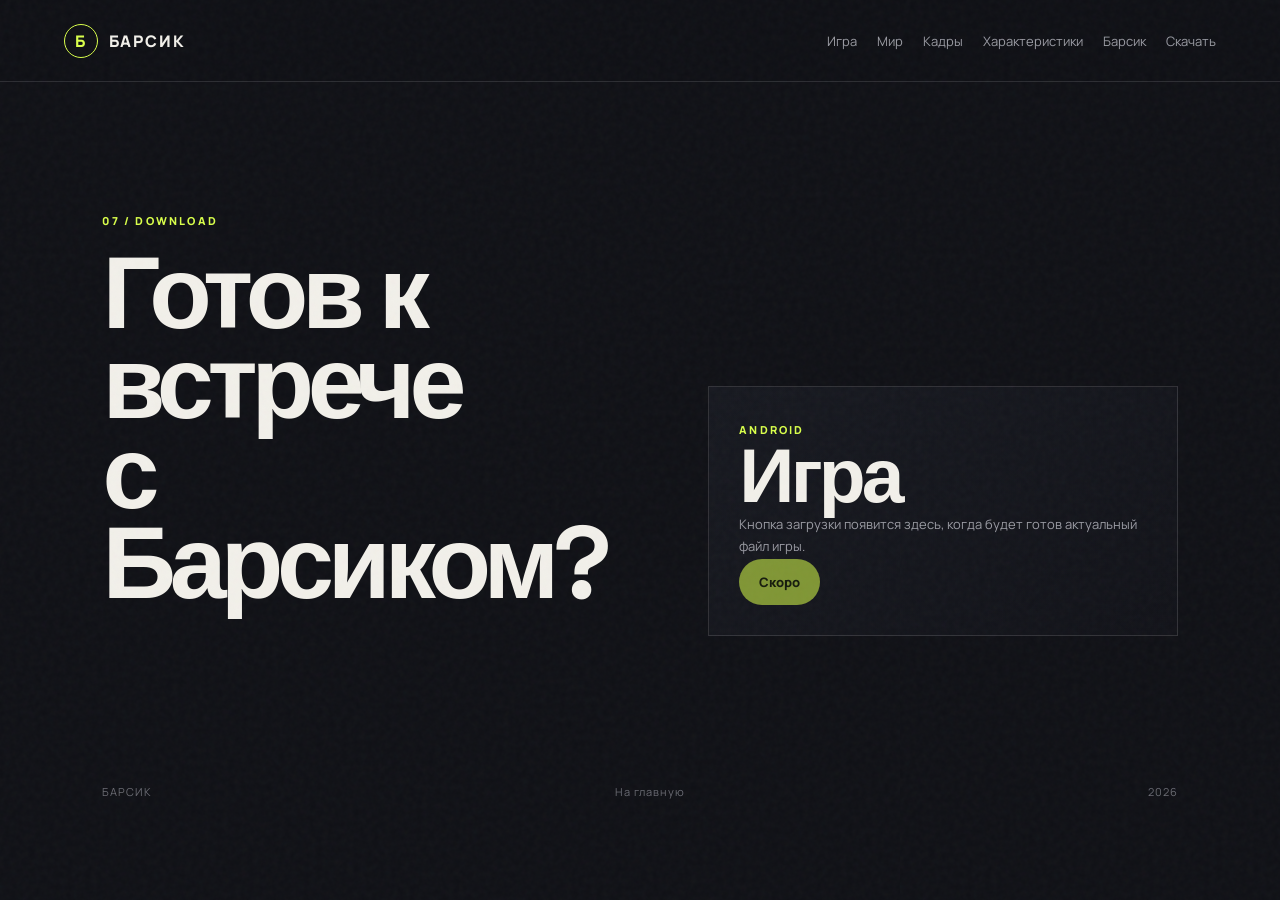
==== download.html @ 805568ef "Split site into download page" ====
<!doctype html>
<html lang="ru"><head><meta charset="UTF-8"><meta name="viewport" content="width=device-width, initial-scale=1.0"><meta name="theme-color" content="#101116"><title>Барсик — Скачать</title><link rel="stylesheet" href="styles.css"></head>
<body><div class="noise" aria-hidden="true"></div>
<header class="topbar"><a class="brand" href="index.html"><span class="brand-mark">Б</span><span>БАРСИК</span></a><nav><a href="game.html">Игра</a><a href="world.html">Мир</a><a href="gallery.html">Кадры</a><a href="specs.html">Характеристики</a><a href="barsik.html">Барсик</a><a href="download.html">Скачать</a></nav></header>
<main><section class="download reveal"><div><p class="section-number">07 / DOWNLOAD</p><h1>Готов к встрече<br>с Барсиком?</h1></div><div class="download-box"><div><span class="download-label">ANDROID</span><h2>Игра</h2><p>Кнопка загрузки появится здесь, когда будет готов актуальный файл игры.</p></div><a class="button button-primary disabled" href="#" aria-disabled="true">Скоро</a></div></section></main>
<footer><span>БАРСИК</span><a href="index.html">На главную</a><span>2026</span></footer><script src="script.js"></script></body></html>
---- styles.css ----
@import url('https://fonts.googleapis.com/css2?family=Manrope:wght@400;500;600;700;800&family=Space+Grotesk:wght@500;600;700&display=swap');

:root {
  --bg: #101116;
  --panel: #171920;
  --panel-2: #1c1f28;
  --text: #f2f0ea;
  --muted: #9a9ba3;
  --line: rgba(242,240,234,.13);
  --accent: #d9ff4a;
  --accent-dark: #172000;
}

* { box-sizing: border-box; }
html { scroll-behavior: smooth; }
body {
  margin: 0;
  background: var(--bg);
  color: var(--text);
  font-family: Manrope, sans-serif;
  overflow-x: hidden;
}
a { color: inherit; text-decoration: none; }
.noise {
  position: fixed; inset: 0; pointer-events: none; opacity: .035; z-index: 20;
  background-image: url("data:image/svg+xml,%3Csvg viewBox='0 0 180 180' xmlns='http://www.w3.org/2000/svg'%3E%3Cfilter id='n'%3E%3CfeTurbulence type='fractalNoise' baseFrequency='.8' numOctaves='3' stitchTiles='stitch'/%3E%3C/filter%3E%3Crect width='100%25' height='100%25' filter='url(%23n)'/%3E%3C/svg%3E");
}
.topbar {
  height: 82px; padding: 0 5vw; display: flex; align-items: center; justify-content: space-between;
  border-bottom: 1px solid var(--line); position: relative; z-index: 5;
  background: rgba(16,17,22,.78); backdrop-filter: blur(14px);
}
.brand { display: flex; gap: 11px; align-items: center; font-weight: 800; letter-spacing: .12em; }
.brand-mark { display: grid; place-items: center; width: 34px; height: 34px; border: 1px solid var(--accent); color: var(--accent); border-radius: 50%; }
nav { display: flex; gap: 20px; color: var(--muted); font-size: 13px; }
nav a { transition: color .2s; }
nav a:hover { color: var(--text); }

.hero {
  min-height: 690px; padding: 8vw; display: grid; grid-template-columns: 1.05fr .95fr; gap: 6vw; align-items: center;
  background: radial-gradient(circle at 72% 46%, rgba(217,255,74,.12), transparent 28%);
}
.eyebrow, .section-number { color: var(--accent); font-size: 11px; font-weight: 800; letter-spacing: .2em; }
h1, h2, h3 { font-family: "Space Grotesk", sans-serif; margin: 0; }
h1 { font-size: clamp(54px, 8vw, 110px); line-height: .88; letter-spacing: -.06em; margin: 20px 0 28px; }
h1 span { color: var(--accent); }
.lead { max-width: 570px; color: var(--muted); line-height: 1.8; font-size: 16px; }
.actions { display: flex; gap: 12px; margin-top: 34px; flex-wrap: wrap; }
.button { display: inline-block; padding: 14px 20px; border-radius: 999px; font-size: 13px; font-weight: 800; transition: transform .2s, opacity .2s; }
.button:hover { transform: translateY(-2px); }
.button-primary { background: var(--accent); color: var(--accent-dark); }
.button-ghost { border: 1px solid var(--line); }
.button.disabled { cursor: default; opacity: .55; }
.button.disabled:hover { transform: none; }

.hero-card {
  min-height: 480px; border: 1px solid var(--line); background: linear-gradient(145deg,#20232d,#121319);
  display: flex; align-items: center; justify-content: center; position: relative; overflow: hidden;
}
.cat-glow { width: 290px; height: 290px; border-radius: 50%; background: var(--accent); filter: blur(85px); opacity: .16; }
.cat-face { position: absolute; font-size: clamp(80px, 12vw, 150px); letter-spacing: -.12em; transform: rotate(-4deg); }
.cat-ears { position: absolute; width: 150px; height: 100px; border-left: 3px solid rgba(217,255,74,.35); border-top: 3px solid rgba(217,255,74,.35); transform: rotate(45deg) translate(-8px,-22px); opacity: .7; }
.card-label, .card-corner { position: absolute; color: var(--muted); font-size: 10px; letter-spacing: .18em; }
.card-label { left: 22px; bottom: 20px; }
.card-corner { right: 22px; top: 20px; color: var(--accent); }

.ticker { overflow: hidden; border-block: 1px solid var(--line); padding: 16px 0; white-space: nowrap; color: var(--muted); font-size: 10px; letter-spacing: .28em; }
.ticker span { display: inline-block; animation: move 22s linear infinite; }
@keyframes move { to { transform: translateX(-50%); } }

.section { padding: 120px 8vw; border-bottom: 1px solid var(--line); }
.split { display: grid; grid-template-columns: 1fr 1fr; gap: 8vw; }
h2 { font-size: clamp(42px, 6vw, 78px); line-height: .96; letter-spacing: -.05em; }
h2 em { color: var(--accent); font-style: normal; }
.text { color: var(--muted); line-height: 1.8; max-width: 540px; }
.facts { display: grid; gap: 0; margin-top: 48px; border-top: 1px solid var(--line); }
.facts div { display: flex; justify-content: space-between; padding: 17px 0; border-bottom: 1px solid var(--line); }
.facts strong { color: var(--accent); font-size: 12px; }
.facts span { font-size: 13px; color: var(--text); }

.world { background: #14151b; }
.world-grid { display: grid; grid-template-columns: repeat(3,1fr); gap: 1px; margin-top: 55px; background: var(--line); }
.world-grid article { background: #14151b; min-height: 270px; padding: 30px; transition: transform .25s, background .25s; }
.world-grid article:hover { transform: translateY(-6px); background: #1a1c23; }
.world-grid span { color: var(--accent); font-size: 11px; }
.world-grid h3 { font-size: 30px; margin: 70px 0 15px; }
.world-grid p { color: var(--muted); line-height: 1.65; font-size: 13px; max-width: 270px; }

.gallery { background: var(--bg); }
.gallery-head { display: grid; grid-template-columns: 1fr 1fr; gap: 8vw; align-items: end; }
.gallery-note { max-width: 480px; color: var(--muted); line-height: 1.8; font-size: 14px; }
.shots { display: grid; grid-template-columns: 1.4fr .8fr .8fr; gap: 14px; margin-top: 55px; }
.shot { min-width: 0; }
.shot-scene {
  height: 310px; position: relative; overflow: hidden; border: 1px solid var(--line);
  background: var(--panel);
}
.shot-wide .shot-scene { height: 390px; }
.shot-scene::before, .shot-scene::after { content: ""; position: absolute; }
.scene-room {
  background:
    linear-gradient(90deg, transparent 15%, rgba(217,255,74,.07) 15% 16%, transparent 16%),
    linear-gradient(180deg, #292d38 0 42%, #181a21 42% 100%);
}
.scene-room::before {
  left: 14%; right: 14%; bottom: 13%; height: 35%;
  border: 1px solid rgba(242,240,234,.16); transform: perspective(500px) rotateX(8deg);
}
.scene-room::after {
  width: 90px; height: 90px; border-radius: 50%; right: 18%; top: 19%;
  background: rgba(217,255,74,.1); filter: blur(10px);
}
.scene-hall { background: linear-gradient(90deg, #111319 0 18%, #252a34 18% 82%, #111319 82%); }
.scene-hall::before {
  left: 32%; top: 12%; width: 36%; height: 70%;
  border: 1px solid rgba(242,240,234,.15); background: rgba(0,0,0,.18);
}
.scene-door { background: radial-gradient(circle at 50% 45%, rgba(217,255,74,.13), transparent 30%), #171920; }
.scene-door::before {
  left: 29%; top: 9%; width: 42%; height: 82%;
  background: #0d0e12; border: 1px solid rgba(242,240,234,.18);
}
.shot-scene span {
  position: absolute; left: 18px; top: 16px; z-index: 1;
  color: var(--accent); font: 800 9px Manrope, sans-serif; letter-spacing: .18em;
}
.shot > p { margin: 12px 2px 0; color: var(--muted); font-size: 11px; letter-spacing: .12em; }

.specs { background: #121319; }
.specs-head { display: grid; grid-template-columns: 1fr 1fr; gap: 8vw; align-items: end; }
.specs-intro { max-width: 470px; color: var(--muted); line-height: 1.8; font-size: 14px; }
.spec-grid { display: grid; grid-template-columns: repeat(4, 1fr); gap: 1px; margin-top: 55px; background: var(--line); }
.spec { min-height: 205px; padding: 26px; background: #121319; display: flex; flex-direction: column; justify-content: space-between; transition: transform .25s, background .25s; }
.spec:hover { transform: translateY(-5px); background: #191b22; }
.spec span { color: var(--accent); font-size: 10px; font-weight: 800; letter-spacing: .18em; }
.spec strong { font-family: "Space Grotesk", sans-serif; font-size: 28px; }
.spec small { color: var(--muted); line-height: 1.5; font-size: 11px; }

.character {
  display: grid; grid-template-columns: .95fr 1.05fr; gap: 8vw; align-items: center;
  background: radial-gradient(circle at 25% 50%, rgba(217,255,74,.08), transparent 27%), #101116;
}
.character-art {
  min-height: 470px; border: 1px solid var(--line); position: relative; overflow: hidden;
  display: grid; place-items: center; background: linear-gradient(145deg,#1c1f27,#0d0e12);
}
.character-glow { position: absolute; width: 230px; height: 230px; border-radius: 50%; background: var(--accent); filter: blur(80px); opacity: .13; }
.barsik { position: relative; width: 220px; height: 245px; transform: translateY(15px); }
.barsik-head {
  position: absolute; left: 22px; top: 52px; width: 176px; height: 160px; border-radius: 48% 48% 45% 45%;
  background: #252832; border: 2px solid rgba(242,240,234,.18);
}
.barsik-ear {
  position: absolute; top: 22px; width: 80px; height: 90px; background: #252832;
  border: 2px solid rgba(242,240,234,.18); clip-path: polygon(50% 0, 100% 100%, 0 100%);
}
.barsik-ear.left { left: 16px; transform: rotate(-12deg); }
.barsik-ear.right { right: 16px; transform: rotate(12deg); }
.eye { position: absolute; top: 61px; width: 24px; height: 30px; border-radius: 50%; background: var(--accent); box-shadow: 0 0 18px rgba(217,255,74,.45); }
.eye.left { left: 43px; }
.eye.right { right: 43px; }
.nose { position: absolute; left: 78px; top: 101px; width: 20px; height: 14px; border-radius: 50%; background: #101116; }
.mouth { position: absolute; left: 71px; top: 119px; width: 34px; height: 17px; border-bottom: 2px solid rgba(242,240,234,.55); border-radius: 50%; }
.character-code { position: absolute; left: 22px; bottom: 20px; color: var(--muted); font-size: 10px; letter-spacing: .18em; }
.character-copy > p:not(.section-number) { max-width: 520px; color: var(--muted); line-height: 1.8; font-size: 15px; margin-top: 30px; }
.character-tags { display: flex; flex-wrap: wrap; gap: 8px; margin-top: 32px; }
.character-tags span { border: 1px solid var(--line); padding: 9px 12px; color: var(--muted); font-size: 9px; letter-spacing: .12em; }

.how { background: #14151b; }
.how-head { display: grid; grid-template-columns: 1fr 1fr; gap: 8vw; align-items: end; }
.steps { display: grid; grid-template-columns: repeat(3,1fr); gap: 1px; margin-top: 55px; background: var(--line); }
.steps article { min-height: 250px; padding: 28px; background: #14151b; transition: transform .25s, background .25s; }
.steps article:hover { transform: translateY(-5px); background: #1b1d24; }
.steps span { color: var(--accent); font-size: 11px; font-weight: 800; }
.steps h3 { font-size: 29px; margin: 70px 0 12px; }
.steps p { color: var(--muted); font-size: 13px; line-height: 1.65; max-width: 290px; }

.download { padding: 120px 8vw; display: grid; grid-template-columns: 1fr 1fr; gap: 8vw; align-items: end; }
.download-box {
  min-height: 250px; border: 1px solid var(--line); padding: 30px;
  display: flex; flex-direction: column; justify-content: space-between; align-items: flex-start;
  background: linear-gradient(145deg, var(--panel), #121319);
}
.download-label { color: var(--accent); font-size: 11px; letter-spacing: .2em; font-weight: 800; }
.download-box h3 { font-size: 34px; margin: 14px 0 8px; }
.download-box p { margin: 0; color: var(--muted); line-height: 1.7; max-width: 410px; font-size: 13px; }

footer { padding: 28px 8vw; display: flex; justify-content: space-between; color: #696a72; font-size: 11px; letter-spacing: .08em; }

.reveal { opacity: 0; transform: translateY(28px); transition: opacity .7s ease, transform .7s ease; }
.reveal.visible { opacity: 1; transform: translateY(0); }

@media (max-width: 900px) {
  nav { gap: 12px; }
  nav a:nth-child(3), nav a:nth-child(5) { display: none; }
  .shots { grid-template-columns: 1fr 1fr; }
  .shot-wide { grid-column: 1 / -1; }
  .character { grid-template-columns: 1fr 1fr; }
  .steps { grid-template-columns: 1fr 1fr; }
  .steps article:last-child { grid-column: 1 / -1; }
  .specs-head, .how-head { grid-template-columns: 1fr; }
  .spec-grid { grid-template-columns: 1fr 1fr; }
}

@media (max-width: 760px) {
  .topbar { padding: 0 5vw; }
  nav { gap: 10px; font-size: 11px; }
  nav a:nth-child(2), nav a:nth-child(3), nav a:nth-child(4), nav a:nth-child(5) { display: none; }
  .hero, .split, .download, .gallery-head, .character, .how-head { grid-template-columns: 1fr; }
  .hero { min-height: auto; padding-top: 70px; }
  .hero-card { min-height: 330px; }
  .section, .download { padding: 80px 6vw; }
  .world-grid, .shots, .steps { grid-template-columns: 1fr; }
  .shot-wide, .steps article:last-child { grid-column: auto; }
  .shot-scene, .shot-wide .shot-scene { height: 260px; }
  .world-grid article { min-height: 220px; }
  .world-grid h3, .steps h3 { margin-top: 45px; }
  .spec-grid { grid-template-columns: 1fr; }
  .spec { min-height: 160px; }
  .character-art { min-height: 360px; }
  .character-copy { padding-top: 20px; }
  footer { padding: 24px 6vw; }
}

@media (prefers-reduced-motion: reduce) {
  html { scroll-behavior: auto; }
  .ticker span { animation: none; }
  .reveal { opacity: 1; transform: none; transition: none; }
  .button, .world-grid article, .spec, .steps article { transition: none; }
}
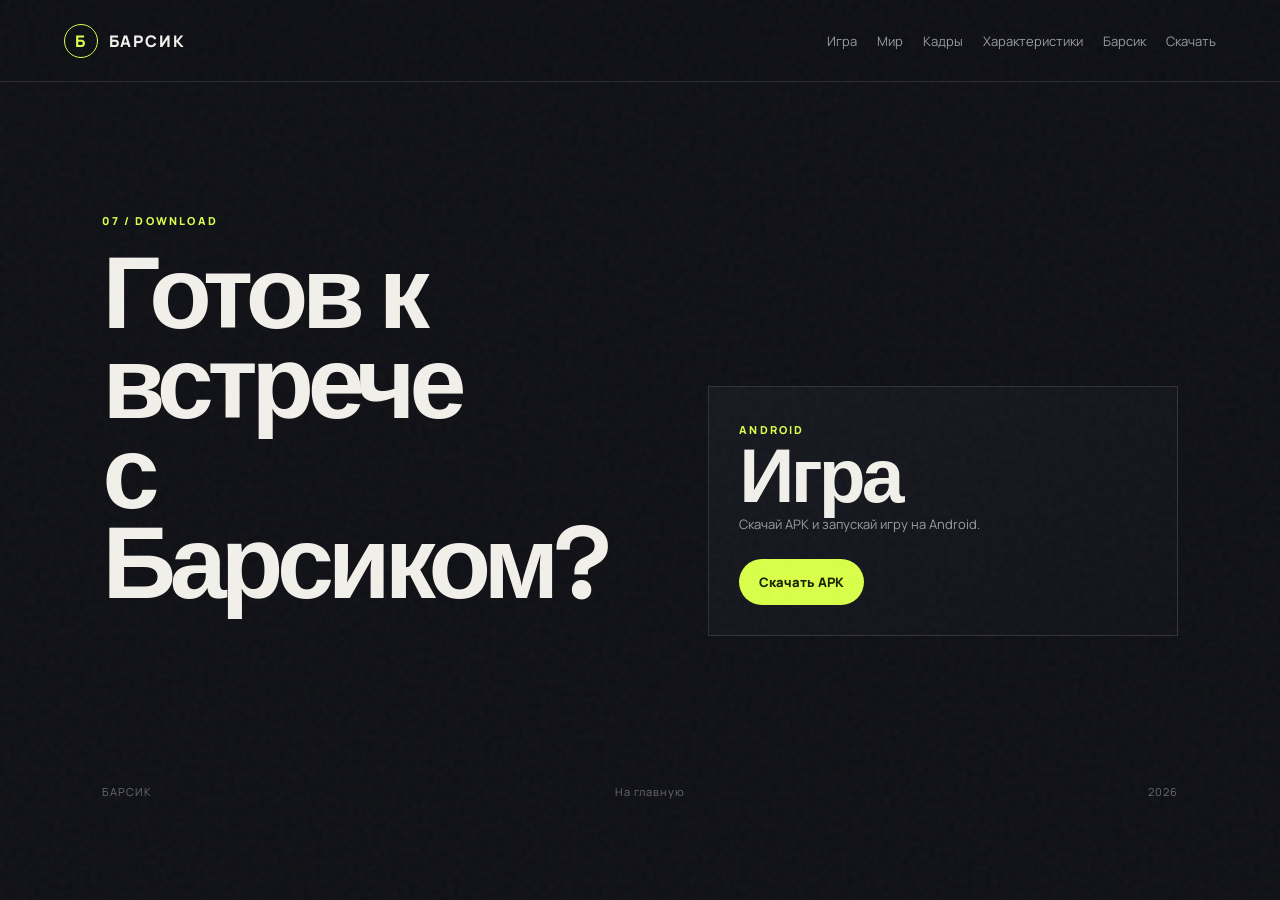
==== commit 6e1be41b: "Добавить ссылку на APK на странице скачивания" ====
--- a/download.html
+++ b/download.html
@@ -2,5 +2,5 @@
 <html lang="ru"><head><meta charset="UTF-8"><meta name="viewport" content="width=device-width, initial-scale=1.0"><meta name="theme-color" content="#101116"><title>Барсик — Скачать</title><link rel="stylesheet" href="styles.css"></head>
 <body><div class="noise" aria-hidden="true"></div>
 <header class="topbar"><a class="brand" href="index.html"><span class="brand-mark">Б</span><span>БАРСИК</span></a><nav><a href="game.html">Игра</a><a href="world.html">Мир</a><a href="gallery.html">Кадры</a><a href="specs.html">Характеристики</a><a href="barsik.html">Барсик</a><a href="download.html">Скачать</a></nav></header>
-<main><section class="download reveal"><div><p class="section-number">07 / DOWNLOAD</p><h1>Готов к встрече<br>с Барсиком?</h1></div><div class="download-box"><div><span class="download-label">ANDROID</span><h2>Игра</h2><p>Кнопка загрузки появится здесь, когда будет готов актуальный файл игры.</p></div><a class="button button-primary disabled" href="#" aria-disabled="true">Скоро</a></div></section></main>
+<main><section class="download reveal"><div><p class="section-number">07 / DOWNLOAD</p><h1>Готов к встрече<br>с Барсиком?</h1></div><div class="download-box"><div><span class="download-label">ANDROID</span><h2>Игра</h2><p>Скачай APK и запускай игру на Android.</p></div><a class="button button-primary" href="https://github.com/nutipohz/barsik-sait/releases/download/barsik-igra/escape_from_home.apk">Скачать APK</a></div></section></main>
 <footer><span>БАРСИК</span><a href="index.html">На главную</a><span>2026</span></footer><script src="script.js"></script></body></html>
